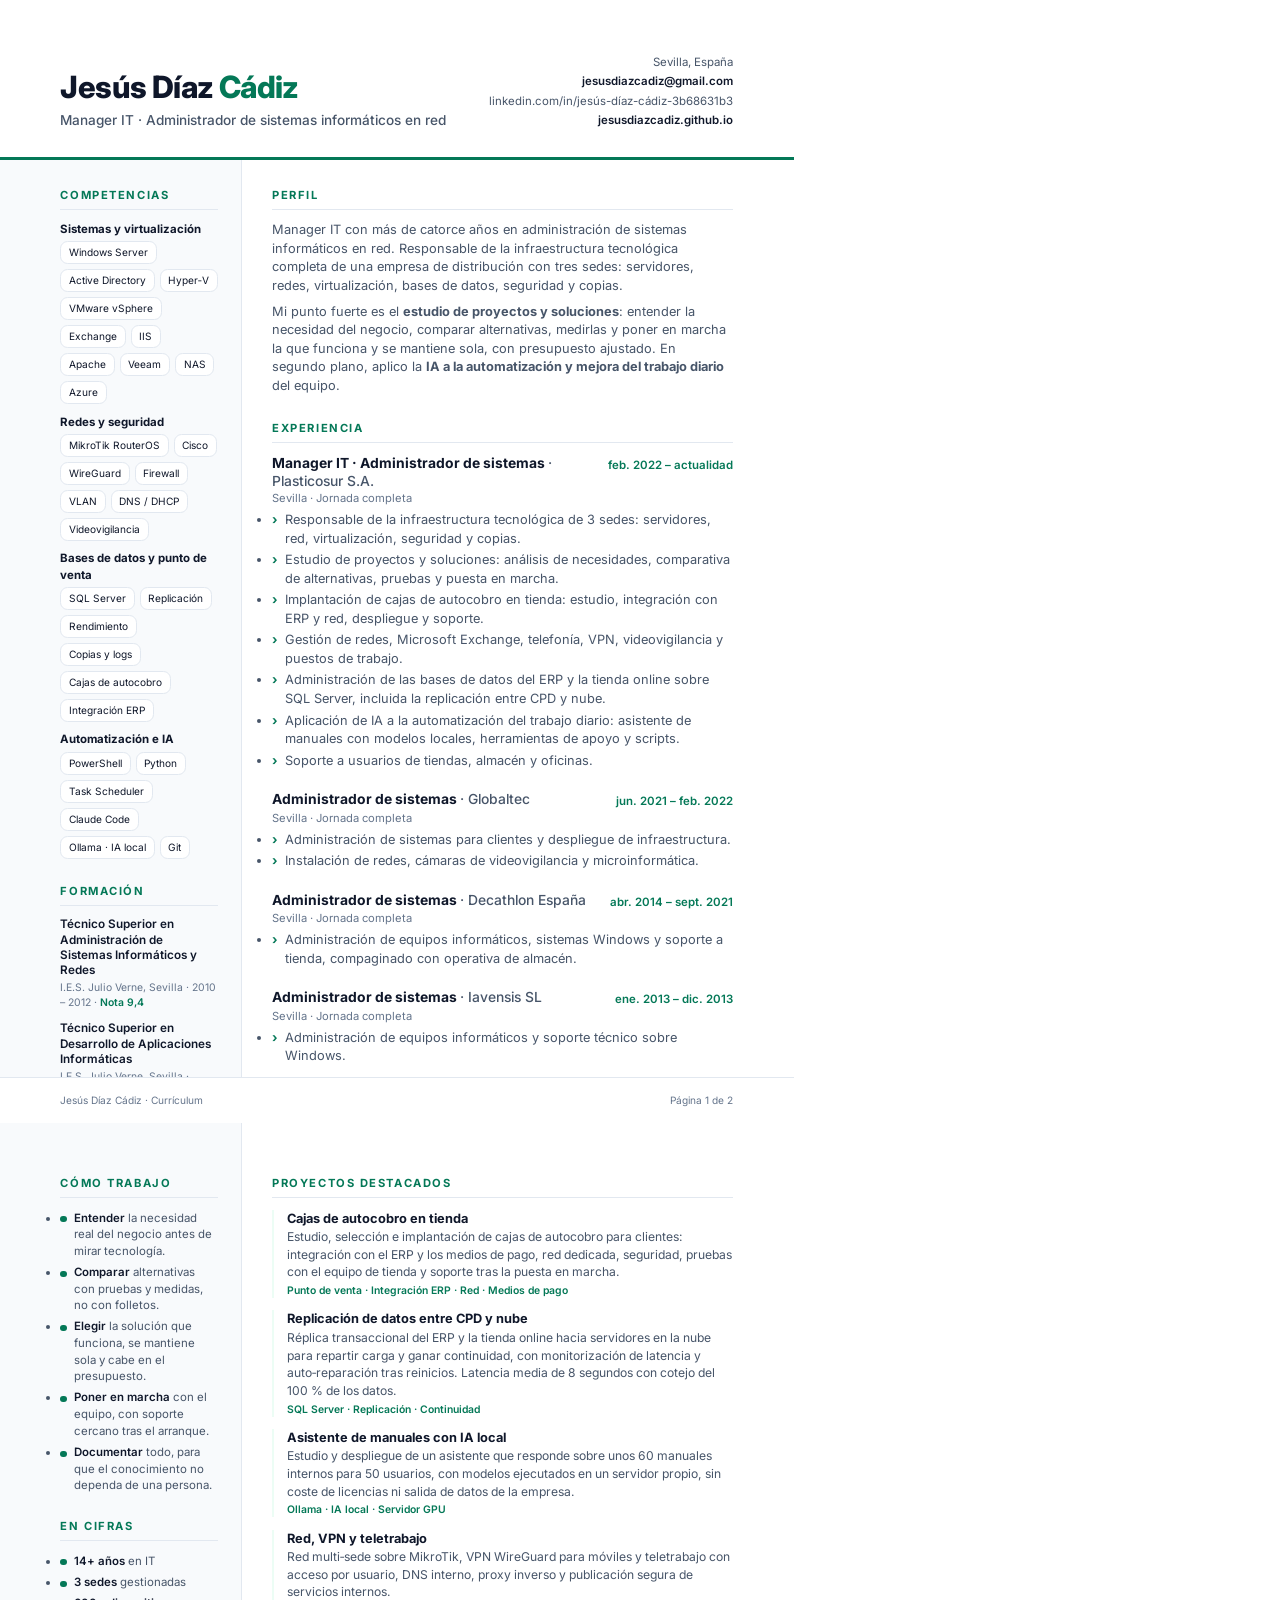
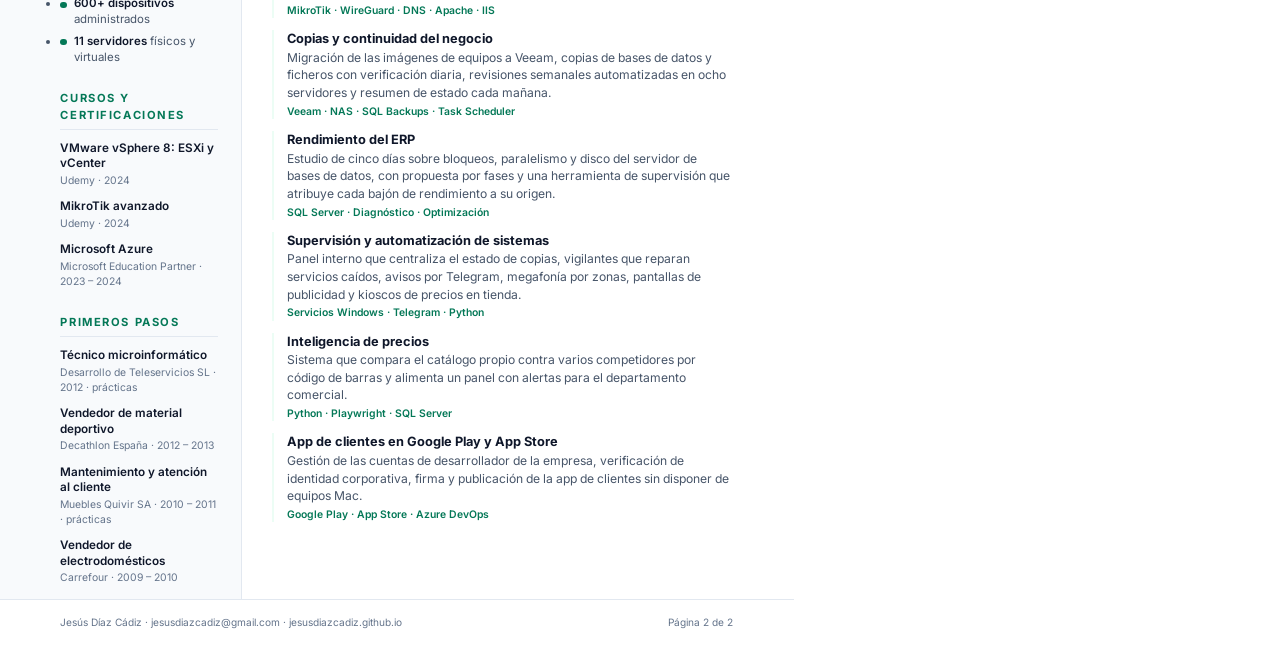
==== cv/cv.html @ b00e15f1 "CV en PDF profesional (cv/cv.html → Jesus_Diaz_Cadiz_CV.pdf); el botón Descargar CV enlaza al PDF" ====
<!DOCTYPE html>
<html lang="es">
<head>
<meta charset="UTF-8">
<title>Jesús Díaz Cádiz · CV</title>
<link href="https://fonts.googleapis.com/css2?family=Inter:wght@400;500;600;700;800&display=swap" rel="stylesheet">
<style>
  @page { size: A4; margin: 0; }
  :root {
    --tinta: #0f172a; --gris: #475569; --gris-2: #64748b; --linea: #e2e8f0;
    --acento: #047857; --acento-suave: #ecfdf5; --lateral: #f8fafc;
  }
  * { box-sizing: border-box; margin: 0; padding: 0; }
  html, body { background: #fff; }
  body {
    font-family: 'Inter', 'Segoe UI', system-ui, sans-serif; color: var(--tinta);
    font-size: 9.6pt; line-height: 1.45; -webkit-print-color-adjust: exact; print-color-adjust: exact;
  }
  .pagina { width: 210mm; height: 297mm; overflow: hidden; display: grid; grid-template-columns: 64mm 1fr; grid-template-rows: auto minmax(0, 1fr) auto; page-break-after: always; }
  .pagina--2 { grid-template-rows: minmax(0, 1fr) auto; }
  .lateral, .principal { min-height: 0; overflow: hidden; }
  .pagina:last-child { page-break-after: auto; }

  /* ---- cabecera ---- */
  .cabecera { grid-column: 1 / -1; padding: 14mm 16mm 7mm; border-bottom: 3px solid var(--acento); display: flex; justify-content: space-between; align-items: flex-end; gap: 10mm; }
  .cabecera h1 { font-size: 23pt; font-weight: 800; letter-spacing: -.02em; line-height: 1.05; }
  .cabecera h1 span { color: var(--acento); }
  .cabecera .rol { font-size: 10.2pt; color: var(--gris); font-weight: 500; margin-top: 2mm; white-space: nowrap; }
  .contacto { text-align: right; flex: none; font-size: 8.6pt; color: var(--gris); line-height: 1.7; }
  .contacto b { color: var(--tinta); font-weight: 600; }

  /* ---- columnas ---- */
  .lateral { background: var(--lateral); padding: 7mm 6mm 10mm 16mm; border-right: 1px solid var(--linea); }
  .principal { padding: 7mm 16mm 10mm 8mm; }
  .pagina--2 .lateral, .pagina--2 .principal { padding-top: 14mm; }

  h2 {
    font-size: 8.4pt; text-transform: uppercase; letter-spacing: .14em; color: var(--acento);
    font-weight: 700; margin: 0 0 3mm; padding-bottom: 1.5mm; border-bottom: 1px solid var(--linea);
  }
  section { margin-bottom: 6.5mm; }
  section:last-child { margin-bottom: 0; }
  p { color: var(--gris); }

  /* lateral */
  .lateral h3 { font-size: 8.6pt; font-weight: 700; margin: 2.5mm 0 1mm; color: var(--tinta); }
  .lateral h3:first-of-type { margin-top: 0; }
  .etiquetas { display: flex; flex-wrap: wrap; gap: 1.4mm; }
  .etiquetas span { font-size: 7.6pt; padding: .8mm 2mm; border: 1px solid var(--linea); border-radius: 2mm; background: #fff; color: var(--tinta); }
  .titulo { margin-bottom: 3mm; }
  .titulo b { display: block; font-size: 8.8pt; font-weight: 600; line-height: 1.3; }
  .titulo small { display: block; color: var(--gris-2); font-size: 7.8pt; margin-top: .4mm; }
  .titulo em { color: var(--acento); font-style: normal; font-weight: 600; }
  .claves li { font-size: 8.6pt; color: var(--gris); padding-left: 3.5mm; position: relative; margin-bottom: 1.2mm; }
  .claves li::before { content: ''; position: absolute; left: 0; top: 1.8mm; width: 1.6mm; height: 1.6mm; background: var(--acento); border-radius: 50%; }
  .claves b { color: var(--tinta); font-weight: 600; }

  /* principal */
  .perfil p { font-size: 9.6pt; }
  .perfil p + p { margin-top: 2mm; }
  .puesto { display: grid; grid-template-columns: 1fr auto; gap: 0 5mm; margin-bottom: 4.5mm; break-inside: avoid; }
  .puesto h3 { font-size: 10.4pt; font-weight: 700; line-height: 1.3; }
  .puesto h3 span { color: var(--gris); font-weight: 500; }
  .puesto .fecha { color: var(--acento); font-weight: 600; font-size: 8.6pt; white-space: nowrap; padding-top: .8mm; }
  .puesto .lugar { grid-column: 1 / -1; color: var(--gris-2); font-size: 8.4pt; margin-bottom: 1.2mm; }
  .puesto ul { grid-column: 1 / -1; }
  .puesto li { color: var(--gris); padding-left: 3.5mm; position: relative; margin-bottom: .8mm; }
  .puesto li::before { content: '›'; position: absolute; left: 0; color: var(--acento); font-weight: 700; }
  .compacto { columns: 2; column-gap: 6mm; }
  .compacto .puesto { margin-bottom: 2.5mm; }
  .compacto .puesto h3 { font-size: 9pt; }

  .proyecto { break-inside: avoid; margin-bottom: 3.2mm; padding-left: 3.5mm; border-left: 2px solid var(--acento-suave); }
  .proyecto b { display: block; font-size: 9.6pt; font-weight: 700; }
  .proyecto p { font-size: 9.1pt; }
  .proyecto small { display: block; color: var(--acento); font-size: 7.8pt; font-weight: 600; margin-top: .6mm; }

  .pie { grid-column: 1 / -1; padding: 4mm 16mm; border-top: 1px solid var(--linea); font-size: 7.6pt; color: var(--gris-2); display: flex; justify-content: space-between; margin-top: auto; }
</style>
</head>
<body>

<!-- ================= PÁGINA 1 ================= -->
<div class="pagina">
  <header class="cabecera">
    <div>
      <h1>Jesús Díaz <span>Cádiz</span></h1>
      <div class="rol">Manager IT · Administrador de sistemas informáticos en red</div>
    </div>
    <div class="contacto">
      <div>Sevilla, España</div>
      <div><b>jesusdiazcadiz@gmail.com</b></div>
      <div>linkedin.com/in/jesús-díaz-cádiz-3b68631b3</div>
      <div><b>jesusdiazcadiz.github.io</b></div>
    </div>
  </header>

  <aside class="lateral">
    <section>
      <h2>Competencias</h2>
      <h3>Sistemas y virtualización</h3>
      <div class="etiquetas"><span>Windows Server</span><span>Active Directory</span><span>Hyper‑V</span><span>VMware vSphere</span><span>Exchange</span><span>IIS</span><span>Apache</span><span>Veeam</span><span>NAS</span><span>Azure</span></div>
      <h3>Redes y seguridad</h3>
      <div class="etiquetas"><span>MikroTik RouterOS</span><span>Cisco</span><span>WireGuard</span><span>Firewall</span><span>VLAN</span><span>DNS / DHCP</span><span>Videovigilancia</span></div>
      <h3>Bases de datos y punto de venta</h3>
      <div class="etiquetas"><span>SQL Server</span><span>Replicación</span><span>Rendimiento</span><span>Copias y logs</span><span>Cajas de autocobro</span><span>Integración ERP</span></div>
      <h3>Automatización e IA</h3>
      <div class="etiquetas"><span>PowerShell</span><span>Python</span><span>Task Scheduler</span><span>Claude Code</span><span>Ollama · IA local</span><span>Git</span></div>
    </section>

    <section>
      <h2>Formación</h2>
      <div class="titulo"><b>Técnico Superior en Administración de Sistemas Informáticos y Redes</b><small>I.E.S. Julio Verne, Sevilla · 2010 – 2012 · <em>Nota 9,4</em></small></div>
      <div class="titulo"><b>Técnico Superior en Desarrollo de Aplicaciones Informáticas</b><small>I.E.S. Julio Verne, Sevilla · 2007 – 2010 · <em>Nota 8,7</em></small></div>
      <div class="titulo"><b>Cisco CCNA</b><small>I.E.S. Julio Verne · 2011 – 2012</small></div>
    </section>


  </aside>

  <main class="principal">
    <section class="perfil">
      <h2>Perfil</h2>
      <p>Manager IT con más de catorce años en administración de sistemas informáticos en red. Responsable de la infraestructura tecnológica completa de una empresa de distribución con tres sedes: servidores, redes, virtualización, bases de datos, seguridad y copias.</p>
      <p>Mi punto fuerte es el <b>estudio de proyectos y soluciones</b>: entender la necesidad del negocio, comparar alternativas, medirlas y poner en marcha la que funciona y se mantiene sola, con presupuesto ajustado. En segundo plano, aplico la <b>IA a la automatización y mejora del trabajo diario</b> del equipo.</p>
    </section>

    <section>
      <h2>Experiencia</h2>

      <div class="puesto">
        <h3>Manager IT · Administrador de sistemas <span>· Plasticosur S.A.</span></h3>
        <div class="fecha">feb. 2022 – actualidad</div>
        <div class="lugar">Sevilla · Jornada completa</div>
        <ul>
          <li>Responsable de la infraestructura tecnológica de 3 sedes: servidores, red, virtualización, seguridad y copias.</li>
          <li>Estudio de proyectos y soluciones: análisis de necesidades, comparativa de alternativas, pruebas y puesta en marcha.</li>
          <li>Implantación de cajas de autocobro en tienda: estudio, integración con ERP y red, despliegue y soporte.</li>
          <li>Gestión de redes, Microsoft Exchange, telefonía, VPN, videovigilancia y puestos de trabajo.</li>
          <li>Administración de las bases de datos del ERP y la tienda online sobre SQL Server, incluida la replicación entre CPD y nube.</li>
          <li>Aplicación de IA a la automatización del trabajo diario: asistente de manuales con modelos locales, herramientas de apoyo y scripts.</li>
          <li>Soporte a usuarios de tiendas, almacén y oficinas.</li>
        </ul>
      </div>

      <div class="puesto">
        <h3>Administrador de sistemas <span>· Globaltec</span></h3>
        <div class="fecha">jun. 2021 – feb. 2022</div>
        <div class="lugar">Sevilla · Jornada completa</div>
        <ul>
          <li>Administración de sistemas para clientes y despliegue de infraestructura.</li>
          <li>Instalación de redes, cámaras de videovigilancia y microinformática.</li>
        </ul>
      </div>

      <div class="puesto">
        <h3>Administrador de sistemas <span>· Decathlon España</span></h3>
        <div class="fecha">abr. 2014 – sept. 2021</div>
        <div class="lugar">Sevilla · Jornada completa</div>
        <ul>
          <li>Administración de equipos informáticos, sistemas Windows y soporte a tienda, compaginado con operativa de almacén.</li>
        </ul>
      </div>

      <div class="puesto">
        <h3>Administrador de sistemas <span>· Iavensis SL</span></h3>
        <div class="fecha">ene. 2013 – dic. 2013</div>
        <div class="lugar">Sevilla · Jornada completa</div>
        <ul>
          <li>Administración de equipos informáticos y soporte técnico sobre Windows.</li>
        </ul>
      </div>
    </section>
  </main>

  <footer class="pie"><span>Jesús Díaz Cádiz · Currículum</span><span>Página 1 de 2</span></footer>
</div>

<!-- ================= PÁGINA 2 ================= -->
<div class="pagina pagina--2">
  <aside class="lateral">
    <section>
      <h2>Cómo trabajo</h2>
      <ul class="claves">
        <li><b>Entender</b> la necesidad real del negocio antes de mirar tecnología.</li>
        <li><b>Comparar</b> alternativas con pruebas y medidas, no con folletos.</li>
        <li><b>Elegir</b> la solución que funciona, se mantiene sola y cabe en el presupuesto.</li>
        <li><b>Poner en marcha</b> con el equipo, con soporte cercano tras el arranque.</li>
        <li><b>Documentar</b> todo, para que el conocimiento no dependa de una persona.</li>
      </ul>
    </section>
    <section>
      <h2>En cifras</h2>
      <ul class="claves">
        <li><b>14+ años</b> en IT</li>
        <li><b>3 sedes</b> gestionadas</li>
        <li><b>600+ dispositivos</b> administrados</li>
        <li><b>11 servidores</b> físicos y virtuales</li>
      </ul>
    </section>
    <section>
      <h2>Cursos y certificaciones</h2>
      <div class="titulo"><b>VMware vSphere 8: ESXi y vCenter</b><small>Udemy · 2024</small></div>
      <div class="titulo"><b>MikroTik avanzado</b><small>Udemy · 2024</small></div>
      <div class="titulo"><b>Microsoft Azure</b><small>Microsoft Education Partner · 2023 – 2024</small></div>
    </section>
    <section>
      <h2>Primeros pasos</h2>
      <div class="titulo"><b>Técnico microinformático</b><small>Desarrollo de Teleservicios SL · 2012 · prácticas</small></div>
      <div class="titulo"><b>Vendedor de material deportivo</b><small>Decathlon España · 2012 – 2013</small></div>
      <div class="titulo"><b>Mantenimiento y atención al cliente</b><small>Muebles Quivir SA · 2010 – 2011 · prácticas</small></div>
      <div class="titulo"><b>Vendedor de electrodomésticos</b><small>Carrefour · 2009 – 2010</small></div>
    </section>
  </aside>

  <main class="principal">
    <section>
      <h2>Proyectos destacados</h2>

      <div class="proyecto">
        <b>Cajas de autocobro en tienda</b>
        <p>Estudio, selección e implantación de cajas de autocobro para clientes: integración con el ERP y los medios de pago, red dedicada, seguridad, pruebas con el equipo de tienda y soporte tras la puesta en marcha.</p>
        <small>Punto de venta · Integración ERP · Red · Medios de pago</small>
      </div>

      <div class="proyecto">
        <b>Replicación de datos entre CPD y nube</b>
        <p>Réplica transaccional del ERP y la tienda online hacia servidores en la nube para repartir carga y ganar continuidad, con monitorización de latencia y auto‑reparación tras reinicios. Latencia media de 8 segundos con cotejo del 100 % de los datos.</p>
        <small>SQL Server · Replicación · Continuidad</small>
      </div>

      <div class="proyecto">
        <b>Asistente de manuales con IA local</b>
        <p>Estudio y despliegue de un asistente que responde sobre unos 60 manuales internos para 50 usuarios, con modelos ejecutados en un servidor propio, sin coste de licencias ni salida de datos de la empresa.</p>
        <small>Ollama · IA local · Servidor GPU</small>
      </div>

      <div class="proyecto">
        <b>Red, VPN y teletrabajo</b>
        <p>Red multi‑sede sobre MikroTik, VPN WireGuard para móviles y teletrabajo con acceso por usuario, DNS interno, proxy inverso y publicación segura de servicios internos.</p>
        <small>MikroTik · WireGuard · DNS · Apache · IIS</small>
      </div>

      <div class="proyecto">
        <b>Copias y continuidad del negocio</b>
        <p>Migración de las imágenes de equipos a Veeam, copias de bases de datos y ficheros con verificación diaria, revisiones semanales automatizadas en ocho servidores y resumen de estado cada mañana.</p>
        <small>Veeam · NAS · SQL Backups · Task Scheduler</small>
      </div>

      <div class="proyecto">
        <b>Rendimiento del ERP</b>
        <p>Estudio de cinco días sobre bloqueos, paralelismo y disco del servidor de bases de datos, con propuesta por fases y una herramienta de supervisión que atribuye cada bajón de rendimiento a su origen.</p>
        <small>SQL Server · Diagnóstico · Optimización</small>
      </div>

      <div class="proyecto">
        <b>Supervisión y automatización de sistemas</b>
        <p>Panel interno que centraliza el estado de copias, vigilantes que reparan servicios caídos, avisos por Telegram, megafonía por zonas, pantallas de publicidad y kioscos de precios en tienda.</p>
        <small>Servicios Windows · Telegram · Python</small>
      </div>

      <div class="proyecto">
        <b>Inteligencia de precios</b>
        <p>Sistema que compara el catálogo propio contra varios competidores por código de barras y alimenta un panel con alertas para el departamento comercial.</p>
        <small>Python · Playwright · SQL Server</small>
      </div>

      <div class="proyecto">
        <b>App de clientes en Google Play y App Store</b>
        <p>Gestión de las cuentas de desarrollador de la empresa, verificación de identidad corporativa, firma y publicación de la app de clientes sin disponer de equipos Mac.</p>
        <small>Google Play · App Store · Azure DevOps</small>
      </div>
    </section>
  </main>

  <footer class="pie"><span>Jesús Díaz Cádiz · jesusdiazcadiz@gmail.com · jesusdiazcadiz.github.io</span><span>Página 2 de 2</span></footer>
</div>

</body>
</html>
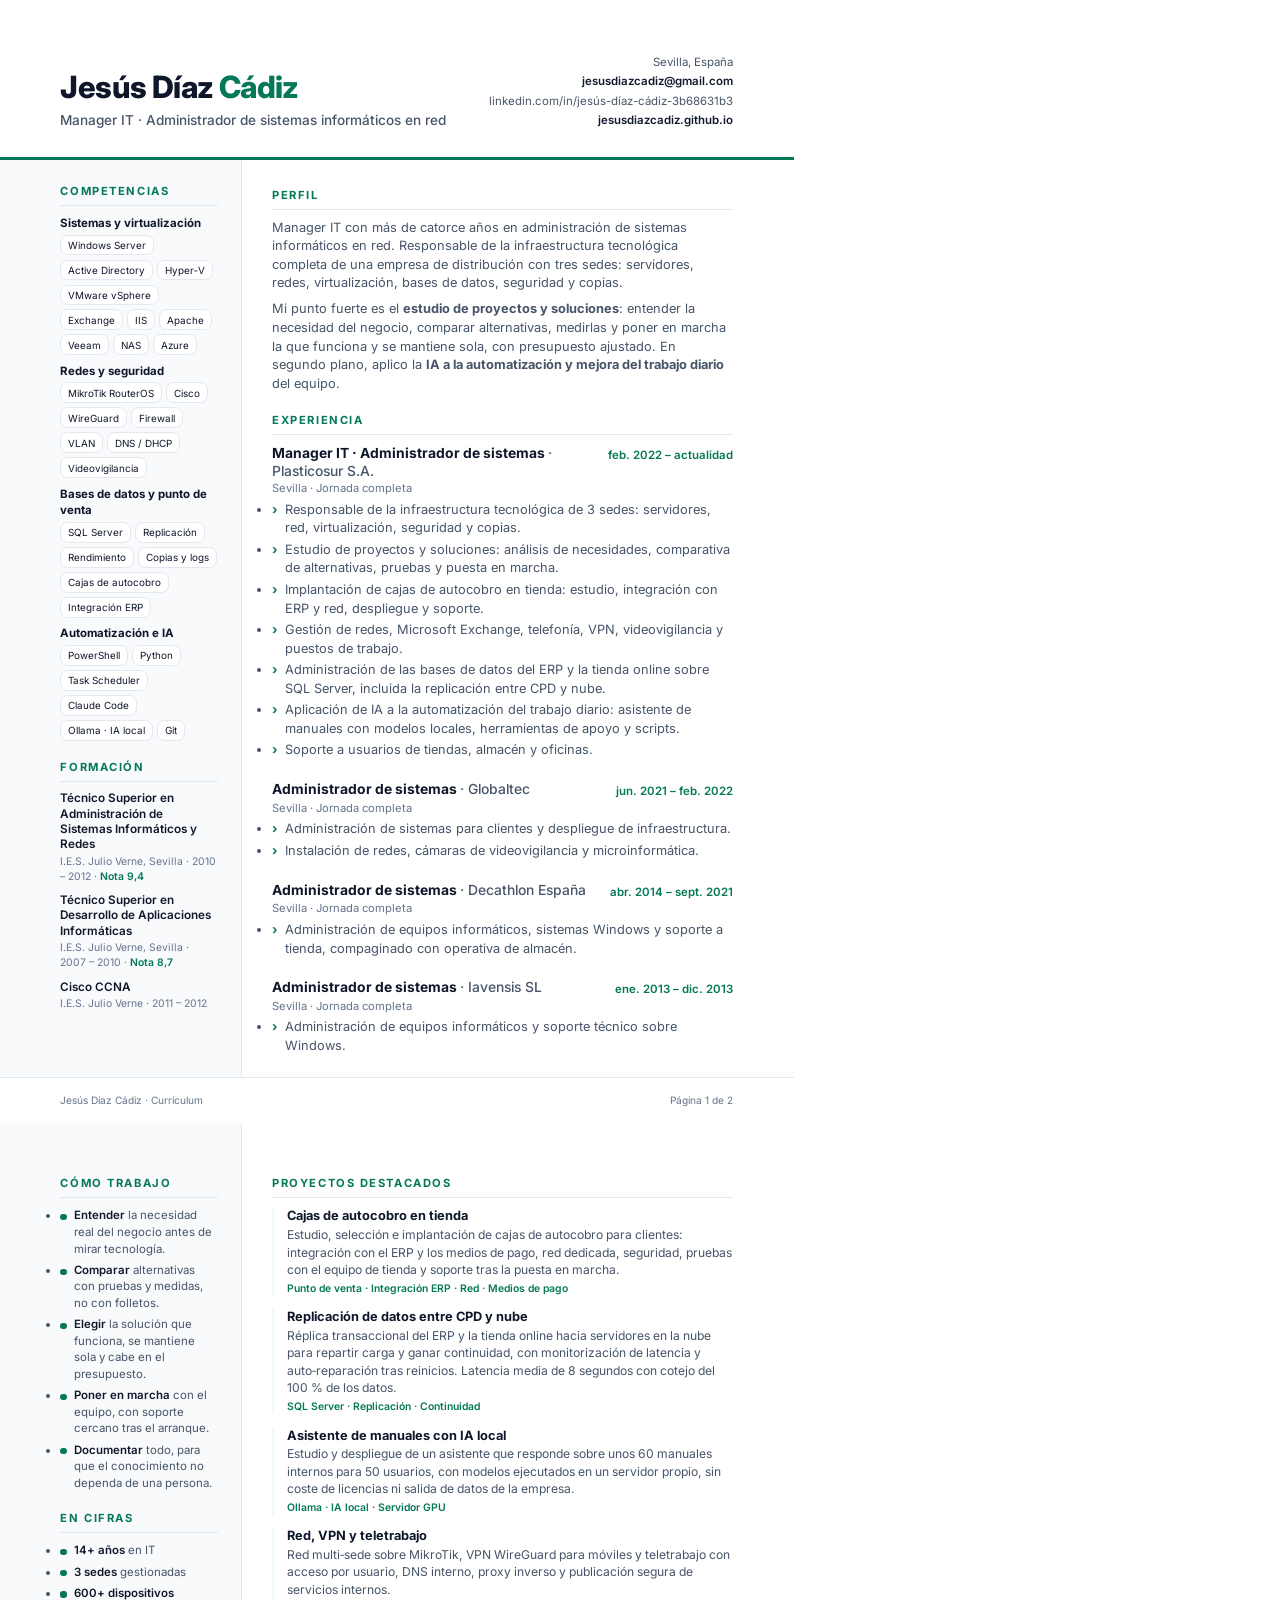
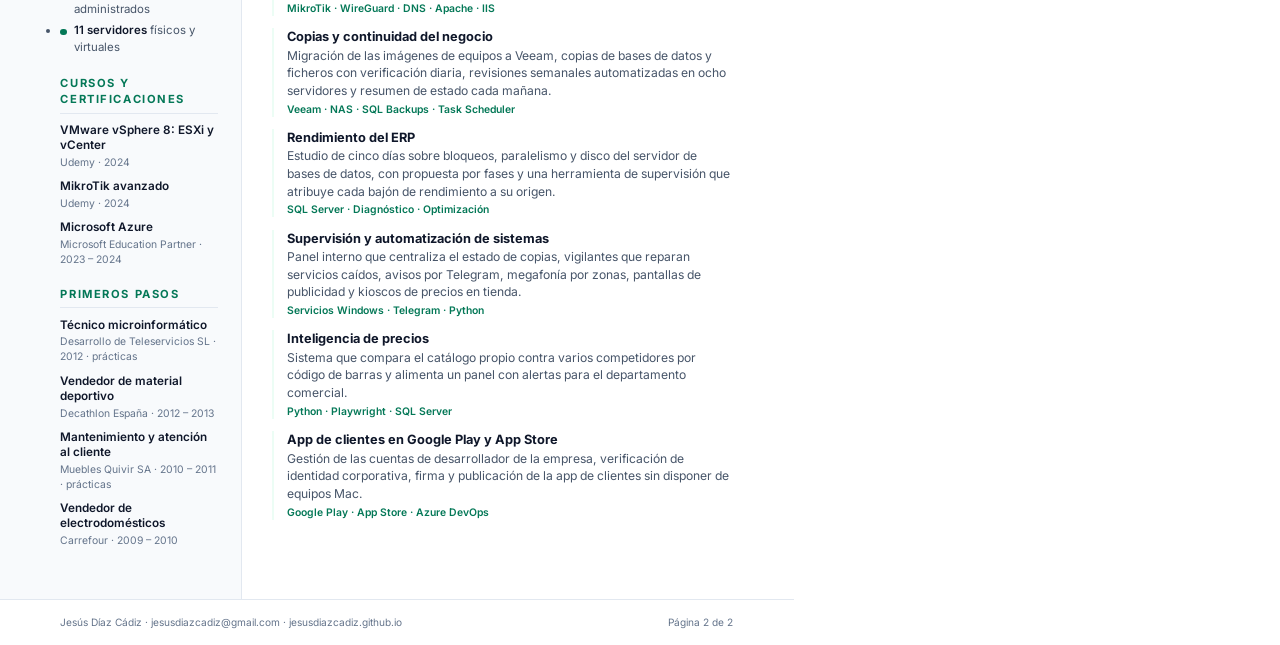
==== commit b8af5c69: "CV PDF: ajuste de espaciados en la barra lateral" ====
--- a/cv/cv.html
+++ b/cv/cv.html
@@ -30,24 +30,24 @@
   .contacto b { color: var(--tinta); font-weight: 600; }
 
   /* ---- columnas ---- */
-  .lateral { background: var(--lateral); padding: 7mm 6mm 10mm 16mm; border-right: 1px solid var(--linea); }
+  .lateral { background: var(--lateral); padding: 6mm 6mm 6mm 16mm; border-right: 1px solid var(--linea); }
   .principal { padding: 7mm 16mm 10mm 8mm; }
   .pagina--2 .lateral, .pagina--2 .principal { padding-top: 14mm; }
 
   h2 {
     font-size: 8.4pt; text-transform: uppercase; letter-spacing: .14em; color: var(--acento);
-    font-weight: 700; margin: 0 0 3mm; padding-bottom: 1.5mm; border-bottom: 1px solid var(--linea);
+    font-weight: 700; margin: 0 0 2.4mm; padding-bottom: 1.5mm; border-bottom: 1px solid var(--linea);
   }
-  section { margin-bottom: 6.5mm; }
+  section { margin-bottom: 5mm; }
   section:last-child { margin-bottom: 0; }
   p { color: var(--gris); }
 
   /* lateral */
-  .lateral h3 { font-size: 8.6pt; font-weight: 700; margin: 2.5mm 0 1mm; color: var(--tinta); }
+  .lateral h3 { font-size: 8.6pt; font-weight: 700; margin: 2mm 0 .8mm; color: var(--tinta); }
   .lateral h3:first-of-type { margin-top: 0; }
-  .etiquetas { display: flex; flex-wrap: wrap; gap: 1.4mm; }
-  .etiquetas span { font-size: 7.6pt; padding: .8mm 2mm; border: 1px solid var(--linea); border-radius: 2mm; background: #fff; color: var(--tinta); }
-  .titulo { margin-bottom: 3mm; }
+  .etiquetas { display: flex; flex-wrap: wrap; gap: 1.1mm; }
+  .etiquetas span { font-size: 7.4pt; padding: .6mm 1.8mm; border: 1px solid var(--linea); border-radius: 2mm; background: #fff; color: var(--tinta); }
+  .titulo { margin-bottom: 2.4mm; }
   .titulo b { display: block; font-size: 8.8pt; font-weight: 600; line-height: 1.3; }
   .titulo small { display: block; color: var(--gris-2); font-size: 7.8pt; margin-top: .4mm; }
   .titulo em { color: var(--acento); font-style: normal; font-weight: 600; }
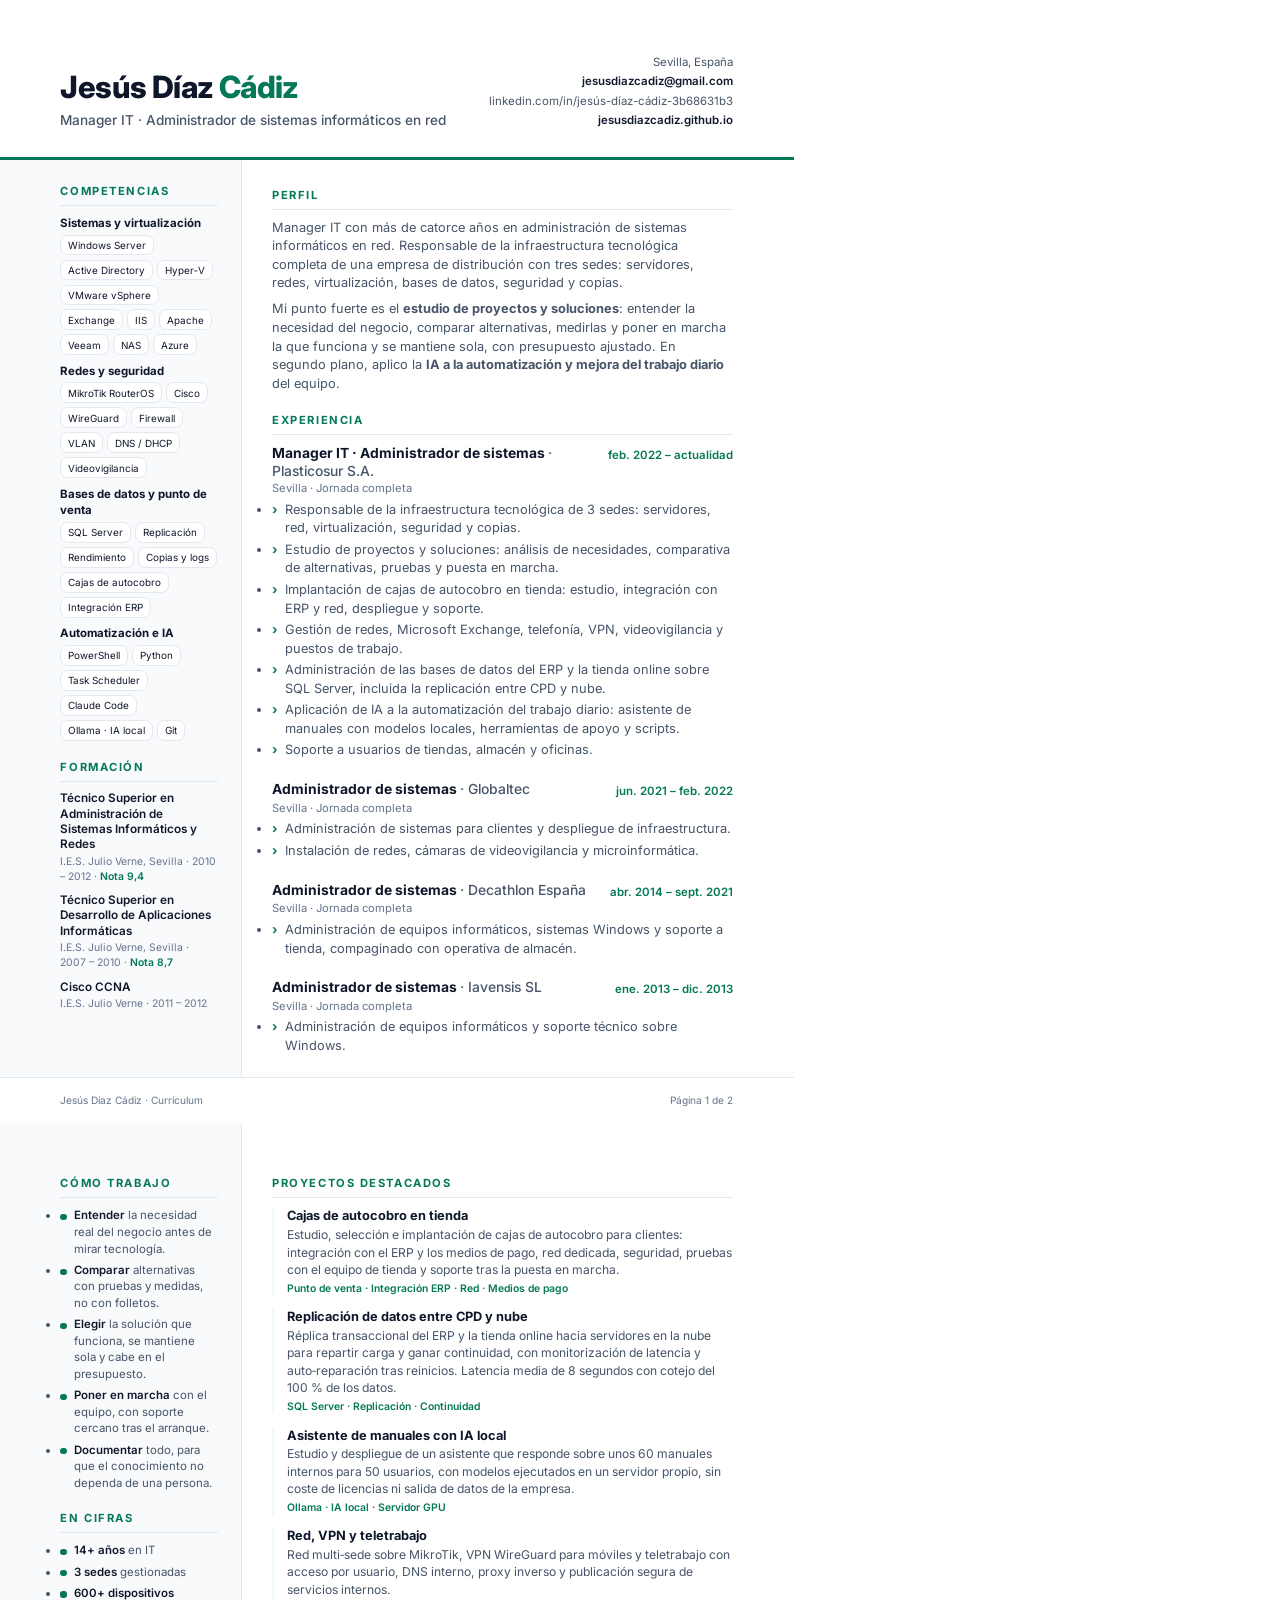
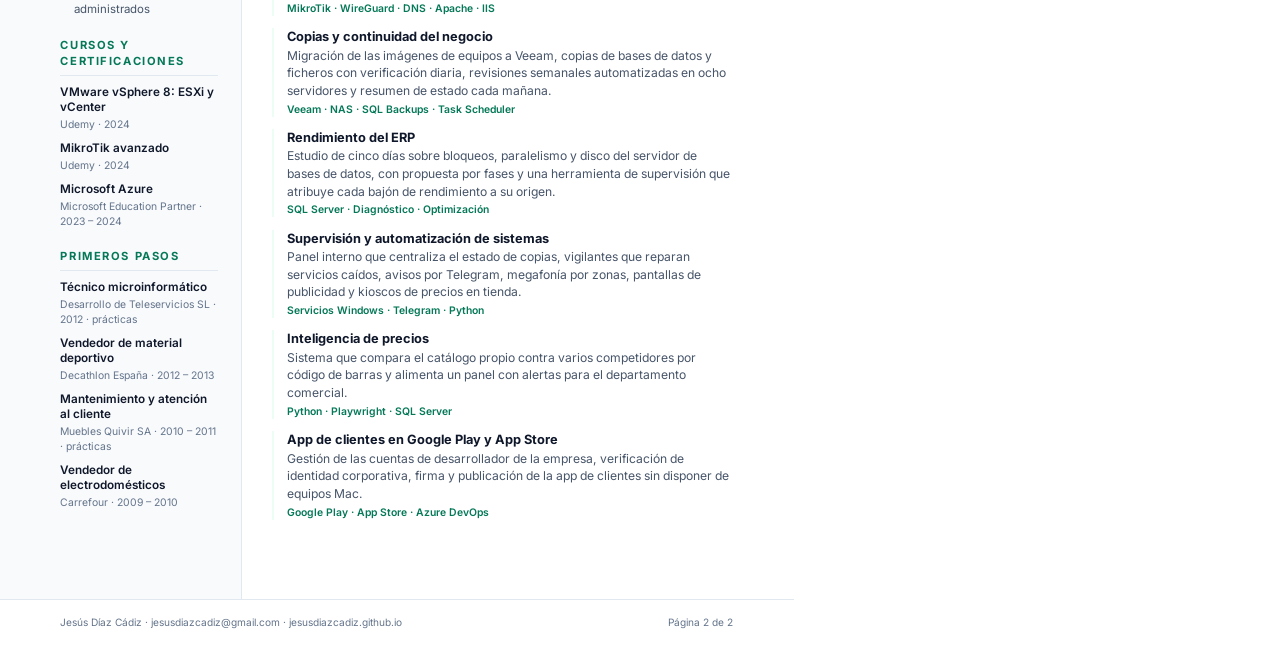
==== commit e2764681: "CV PDF: quitar la línea de servidores" ====
--- a/cv/cv.html
+++ b/cv/cv.html
@@ -195,7 +195,6 @@
         <li><b>14+ años</b> en IT</li>
         <li><b>3 sedes</b> gestionadas</li>
         <li><b>600+ dispositivos</b> administrados</li>
-        <li><b>11 servidores</b> físicos y virtuales</li>
       </ul>
     </section>
     <section>
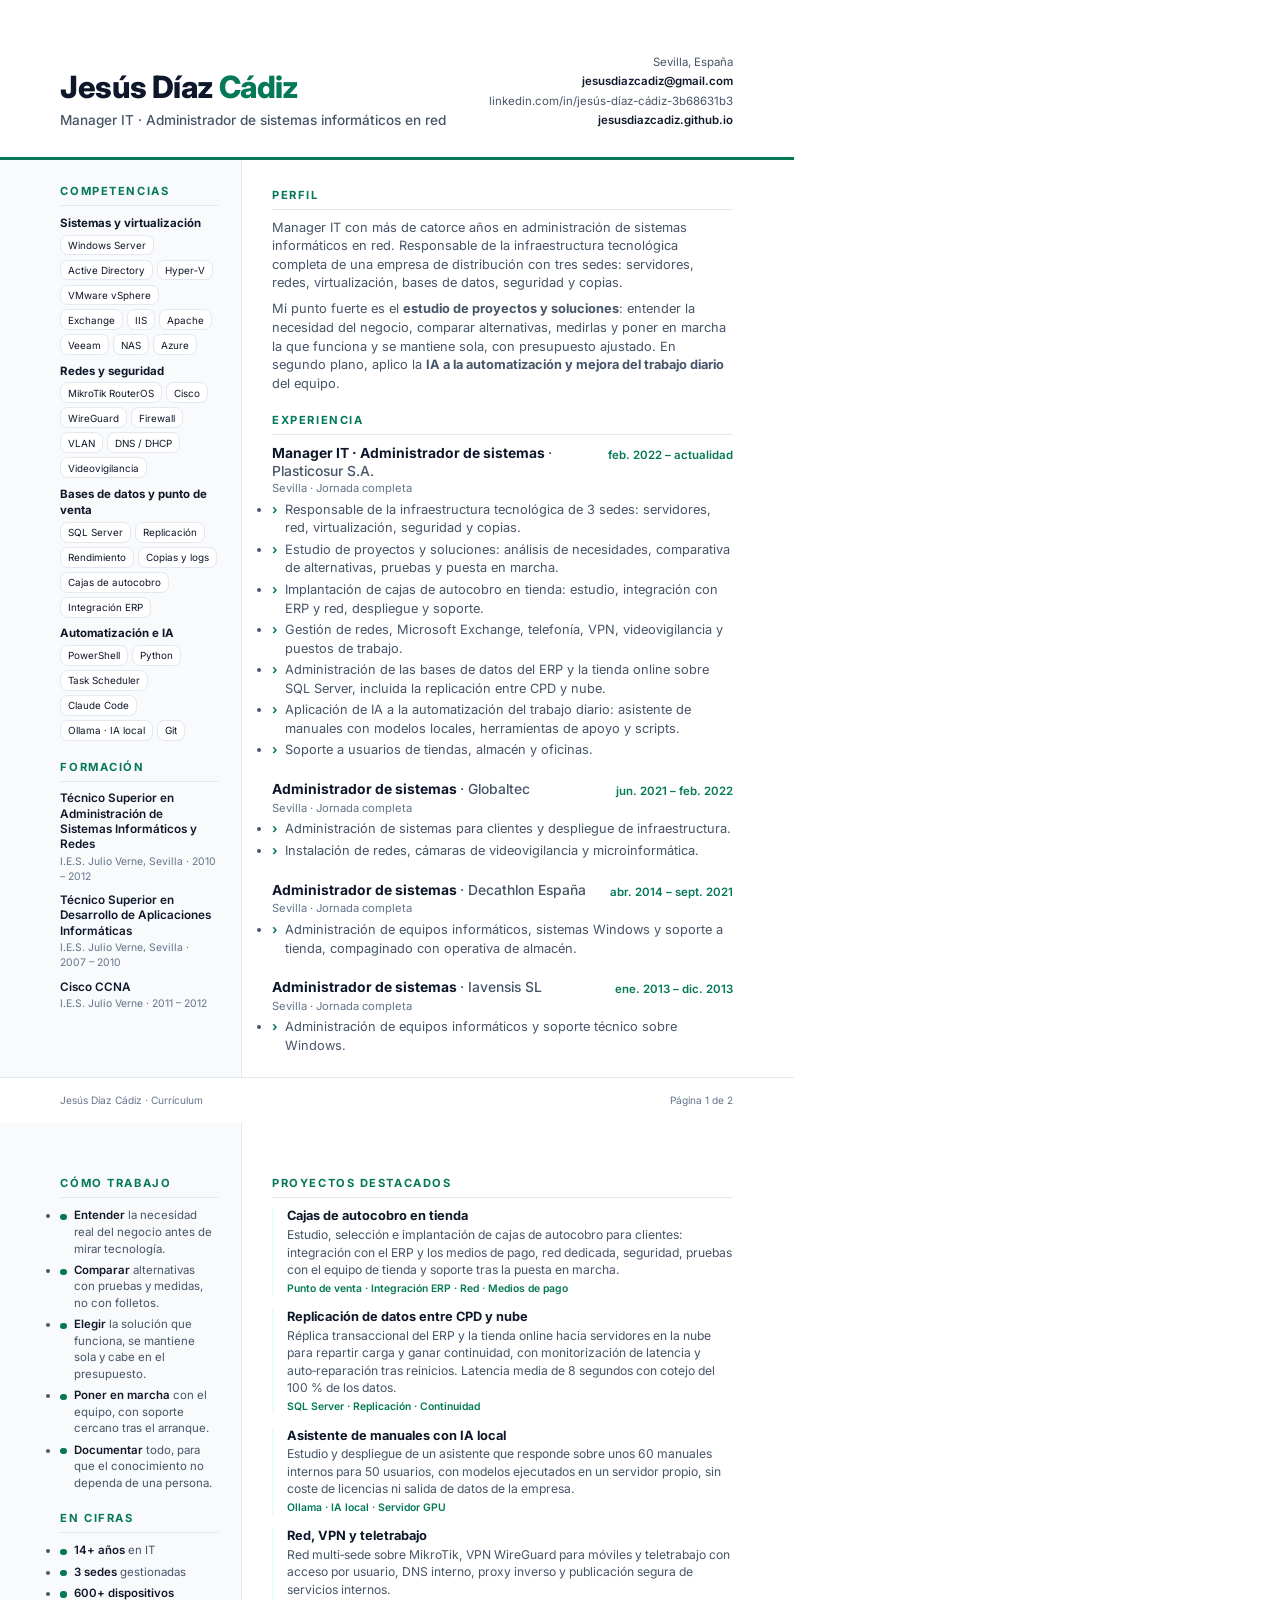
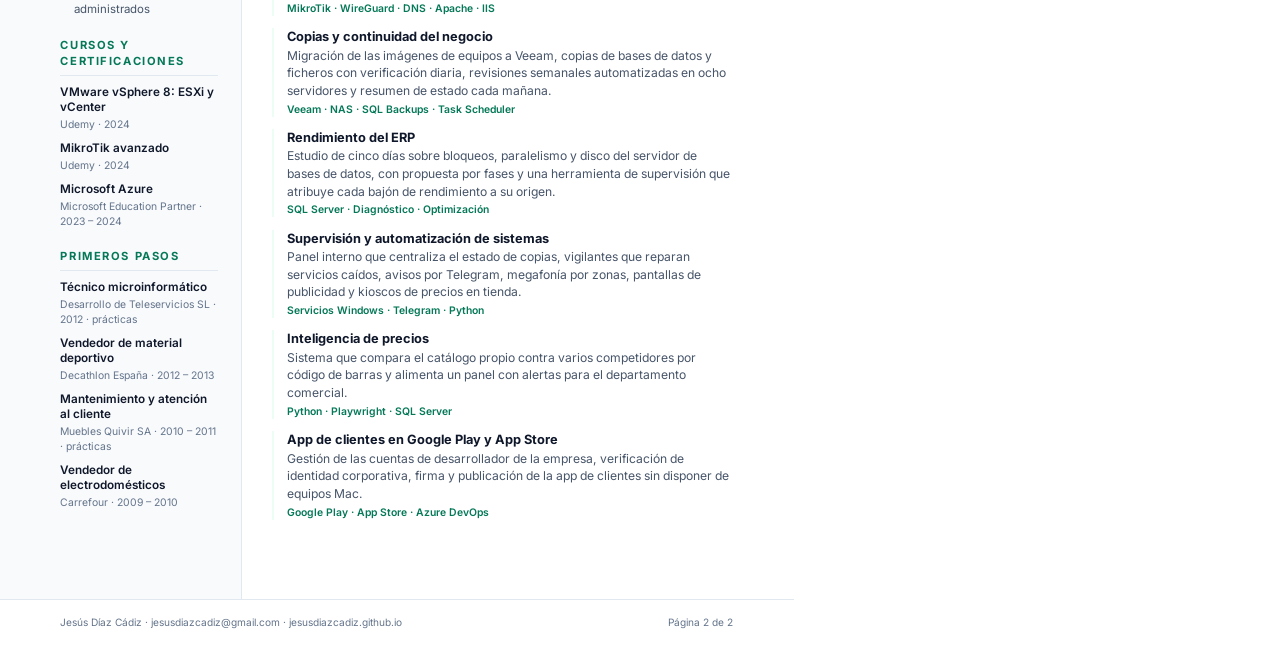
==== commit 8967aa97: "Quitar las notas de los estudios en web y PDF" ====
--- a/cv/cv.html
+++ b/cv/cv.html
@@ -110,8 +110,8 @@
 
     <section>
       <h2>Formación</h2>
-      <div class="titulo"><b>Técnico Superior en Administración de Sistemas Informáticos y Redes</b><small>I.E.S. Julio Verne, Sevilla · 2010 – 2012 · <em>Nota 9,4</em></small></div>
-      <div class="titulo"><b>Técnico Superior en Desarrollo de Aplicaciones Informáticas</b><small>I.E.S. Julio Verne, Sevilla · 2007 – 2010 · <em>Nota 8,7</em></small></div>
+      <div class="titulo"><b>Técnico Superior en Administración de Sistemas Informáticos y Redes</b><small>I.E.S. Julio Verne, Sevilla · 2010 – 2012</small></div>
+      <div class="titulo"><b>Técnico Superior en Desarrollo de Aplicaciones Informáticas</b><small>I.E.S. Julio Verne, Sevilla · 2007 – 2010</small></div>
       <div class="titulo"><b>Cisco CCNA</b><small>I.E.S. Julio Verne · 2011 – 2012</small></div>
     </section>
 
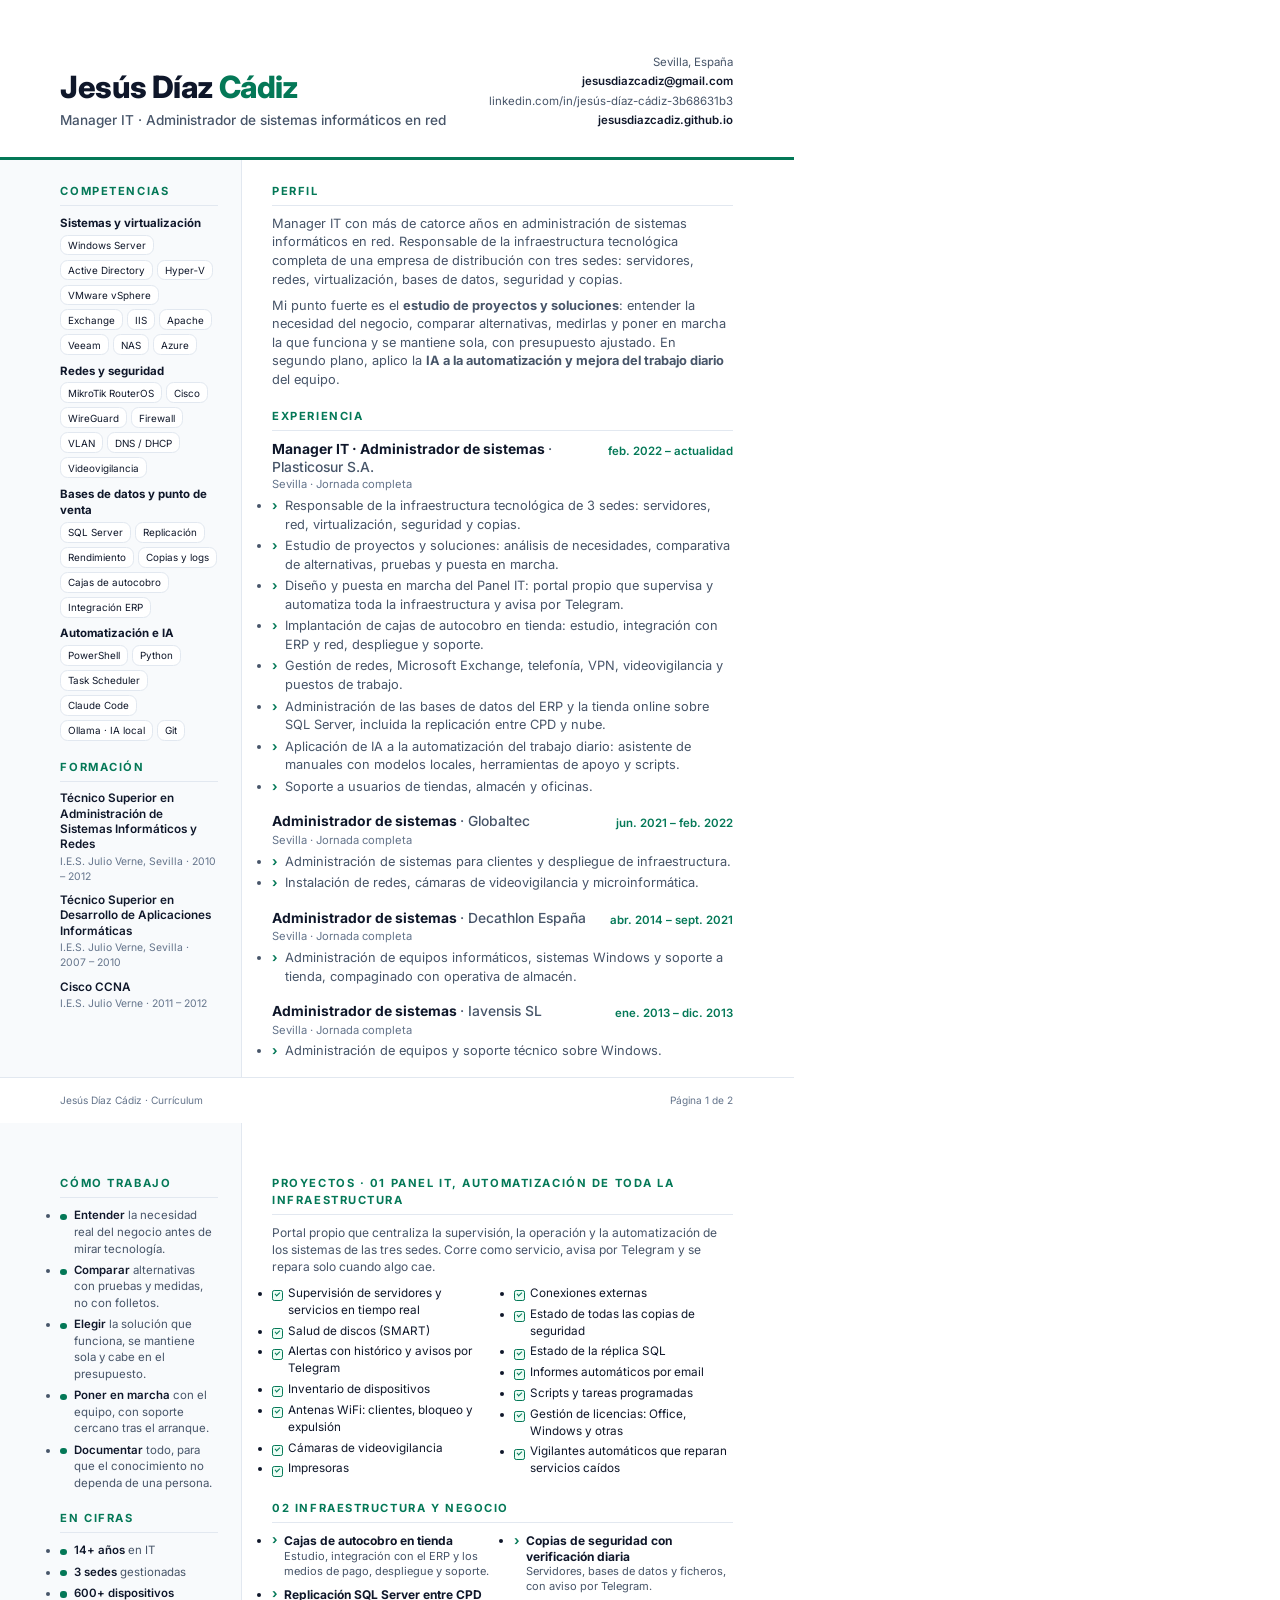
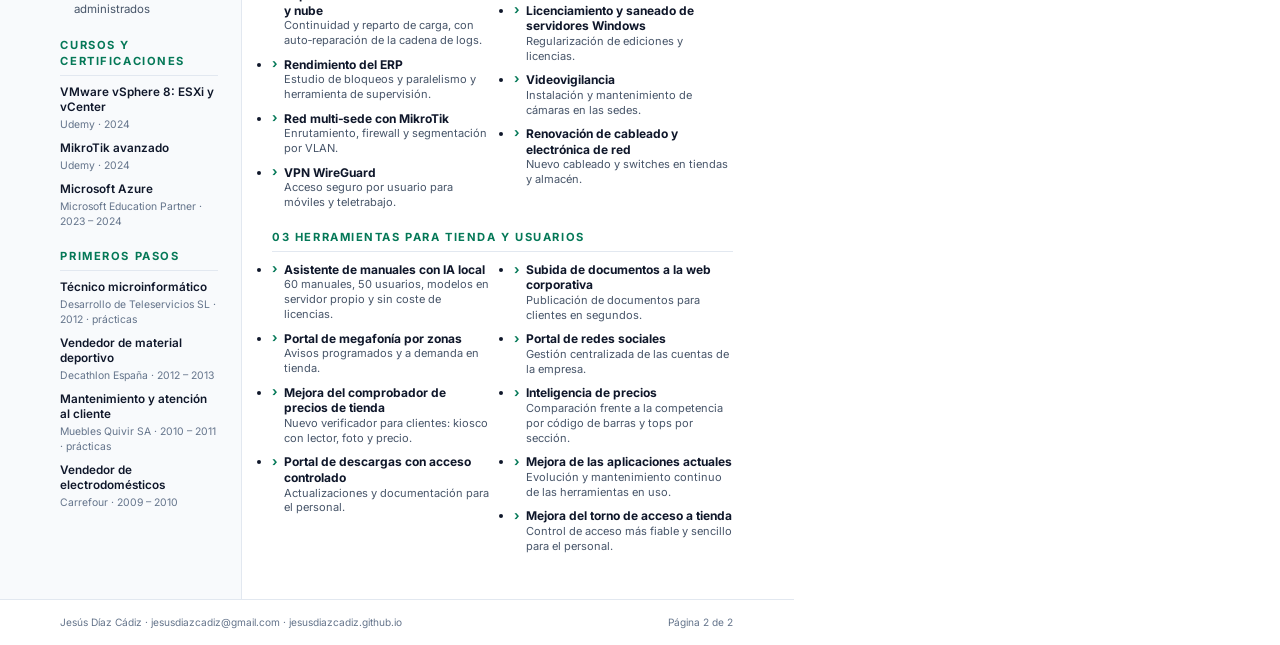
==== commit 56e188ed: "Proyectos en 3 grupos (Panel IT, infraestructura y negocio, herramientas) en web y PDF" ====
--- a/cv/cv.html
+++ b/cv/cv.html
@@ -31,7 +31,7 @@
 
   /* ---- columnas ---- */
   .lateral { background: var(--lateral); padding: 6mm 6mm 6mm 16mm; border-right: 1px solid var(--linea); }
-  .principal { padding: 7mm 16mm 10mm 8mm; }
+  .principal { padding: 6mm 16mm 6mm 8mm; }
   .pagina--2 .lateral, .pagina--2 .principal { padding-top: 14mm; }
 
   h2 {
@@ -58,7 +58,7 @@
   /* principal */
   .perfil p { font-size: 9.6pt; }
   .perfil p + p { margin-top: 2mm; }
-  .puesto { display: grid; grid-template-columns: 1fr auto; gap: 0 5mm; margin-bottom: 4.5mm; break-inside: avoid; }
+  .puesto { display: grid; grid-template-columns: 1fr auto; gap: 0 5mm; margin-bottom: 3.4mm; break-inside: avoid; }
   .puesto h3 { font-size: 10.4pt; font-weight: 700; line-height: 1.3; }
   .puesto h3 span { color: var(--gris); font-weight: 500; }
   .puesto .fecha { color: var(--acento); font-weight: 600; font-size: 8.6pt; white-space: nowrap; padding-top: .8mm; }
@@ -74,6 +74,19 @@
   .proyecto b { display: block; font-size: 9.6pt; font-weight: 700; }
   .proyecto p { font-size: 9.1pt; }
   .proyecto small { display: block; color: var(--acento); font-size: 7.8pt; font-weight: 600; margin-top: .6mm; }
+
+  /* proyectos en 3 bloques */
+  .bloque { margin-bottom: 5mm; }
+  .bloque__intro { font-size: 9pt; margin-bottom: 2.4mm; }
+  .modulos { columns: 2; column-gap: 6mm; }
+  .modulos li { font-size: 8.8pt; color: var(--tinta); padding-left: 4.2mm; position: relative; margin-bottom: 1mm; break-inside: avoid; }
+  .modulos li::before { content: ''; position: absolute; left: 0; top: 1.4mm; width: 2.4mm; height: 2.4mm; border: 1px solid var(--acento); border-radius: .6mm; background: var(--acento-suave); }
+  .modulos li::after { content: ''; position: absolute; left: .7mm; top: 1.9mm; width: 1.1mm; height: .6mm; border-left: 1.5px solid var(--acento); border-bottom: 1.5px solid var(--acento); transform: rotate(-45deg); }
+  .lista { columns: 2; column-gap: 6mm; }
+  .lista li { break-inside: avoid; margin-bottom: 2mm; padding-left: 3.2mm; position: relative; }
+  .lista li::before { content: '›'; position: absolute; left: 0; top: -.2mm; color: var(--acento); font-weight: 700; }
+  .lista b { display: block; font-size: 9pt; font-weight: 700; line-height: 1.3; }
+  .lista span { display: block; font-size: 8.3pt; color: var(--gris); line-height: 1.35; }
 
   .pie { grid-column: 1 / -1; padding: 4mm 16mm; border-top: 1px solid var(--linea); font-size: 7.6pt; color: var(--gris-2); display: flex; justify-content: space-between; margin-top: auto; }
 </style>
@@ -135,6 +148,7 @@
         <ul>
           <li>Responsable de la infraestructura tecnológica de 3 sedes: servidores, red, virtualización, seguridad y copias.</li>
           <li>Estudio de proyectos y soluciones: análisis de necesidades, comparativa de alternativas, pruebas y puesta en marcha.</li>
+          <li>Diseño y puesta en marcha del Panel IT: portal propio que supervisa y automatiza toda la infraestructura y avisa por Telegram.</li>
           <li>Implantación de cajas de autocobro en tienda: estudio, integración con ERP y red, despliegue y soporte.</li>
           <li>Gestión de redes, Microsoft Exchange, telefonía, VPN, videovigilancia y puestos de trabajo.</li>
           <li>Administración de las bases de datos del ERP y la tienda online sobre SQL Server, incluida la replicación entre CPD y nube.</li>
@@ -167,7 +181,7 @@
         <div class="fecha">ene. 2013 – dic. 2013</div>
         <div class="lugar">Sevilla · Jornada completa</div>
         <ul>
-          <li>Administración de equipos informáticos y soporte técnico sobre Windows.</li>
+          <li>Administración de equipos y soporte técnico sobre Windows.</li>
         </ul>
       </div>
     </section>
@@ -213,62 +227,55 @@
   </aside>
 
   <main class="principal">
-    <section>
-      <h2>Proyectos destacados</h2>
-
-      <div class="proyecto">
-        <b>Cajas de autocobro en tienda</b>
-        <p>Estudio, selección e implantación de cajas de autocobro para clientes: integración con el ERP y los medios de pago, red dedicada, seguridad, pruebas con el equipo de tienda y soporte tras la puesta en marcha.</p>
-        <small>Punto de venta · Integración ERP · Red · Medios de pago</small>
-      </div>
-
-      <div class="proyecto">
-        <b>Replicación de datos entre CPD y nube</b>
-        <p>Réplica transaccional del ERP y la tienda online hacia servidores en la nube para repartir carga y ganar continuidad, con monitorización de latencia y auto‑reparación tras reinicios. Latencia media de 8 segundos con cotejo del 100 % de los datos.</p>
-        <small>SQL Server · Replicación · Continuidad</small>
-      </div>
-
-      <div class="proyecto">
-        <b>Asistente de manuales con IA local</b>
-        <p>Estudio y despliegue de un asistente que responde sobre unos 60 manuales internos para 50 usuarios, con modelos ejecutados en un servidor propio, sin coste de licencias ni salida de datos de la empresa.</p>
-        <small>Ollama · IA local · Servidor GPU</small>
-      </div>
-
-      <div class="proyecto">
-        <b>Red, VPN y teletrabajo</b>
-        <p>Red multi‑sede sobre MikroTik, VPN WireGuard para móviles y teletrabajo con acceso por usuario, DNS interno, proxy inverso y publicación segura de servicios internos.</p>
-        <small>MikroTik · WireGuard · DNS · Apache · IIS</small>
-      </div>
-
-      <div class="proyecto">
-        <b>Copias y continuidad del negocio</b>
-        <p>Migración de las imágenes de equipos a Veeam, copias de bases de datos y ficheros con verificación diaria, revisiones semanales automatizadas en ocho servidores y resumen de estado cada mañana.</p>
-        <small>Veeam · NAS · SQL Backups · Task Scheduler</small>
-      </div>
-
-      <div class="proyecto">
-        <b>Rendimiento del ERP</b>
-        <p>Estudio de cinco días sobre bloqueos, paralelismo y disco del servidor de bases de datos, con propuesta por fases y una herramienta de supervisión que atribuye cada bajón de rendimiento a su origen.</p>
-        <small>SQL Server · Diagnóstico · Optimización</small>
-      </div>
-
-      <div class="proyecto">
-        <b>Supervisión y automatización de sistemas</b>
-        <p>Panel interno que centraliza el estado de copias, vigilantes que reparan servicios caídos, avisos por Telegram, megafonía por zonas, pantallas de publicidad y kioscos de precios en tienda.</p>
-        <small>Servicios Windows · Telegram · Python</small>
-      </div>
-
-      <div class="proyecto">
-        <b>Inteligencia de precios</b>
-        <p>Sistema que compara el catálogo propio contra varios competidores por código de barras y alimenta un panel con alertas para el departamento comercial.</p>
-        <small>Python · Playwright · SQL Server</small>
-      </div>
-
-      <div class="proyecto">
-        <b>App de clientes en Google Play y App Store</b>
-        <p>Gestión de las cuentas de desarrollador de la empresa, verificación de identidad corporativa, firma y publicación de la app de clientes sin disponer de equipos Mac.</p>
-        <small>Google Play · App Store · Azure DevOps</small>
-      </div>
+    <section class="bloque">
+      <h2>Proyectos · 01 Panel IT, automatización de toda la infraestructura</h2>
+      <p class="bloque__intro">Portal propio que centraliza la supervisión, la operación y la automatización de los sistemas de las tres sedes. Corre como servicio, avisa por Telegram y se repara solo cuando algo cae.</p>
+      <ul class="modulos">
+        <li>Supervisión de servidores y servicios en tiempo real</li>
+        <li>Salud de discos (SMART)</li>
+        <li>Alertas con histórico y avisos por Telegram</li>
+        <li>Inventario de dispositivos</li>
+        <li>Antenas WiFi: clientes, bloqueo y expulsión</li>
+        <li>Cámaras de videovigilancia</li>
+        <li>Impresoras</li>
+        <li>Conexiones externas</li>
+        <li>Estado de todas las copias de seguridad</li>
+        <li>Estado de la réplica SQL</li>
+        <li>Informes automáticos por email</li>
+        <li>Scripts y tareas programadas</li>
+        <li>Gestión de licencias: Office, Windows y otras</li>
+        <li>Vigilantes automáticos que reparan servicios caídos</li>
+      </ul>
+    </section>
+
+    <section class="bloque">
+      <h2>02 Infraestructura y negocio</h2>
+      <ul class="lista">
+        <li><b>Cajas de autocobro en tienda</b><span>Estudio, integración con el ERP y los medios de pago, despliegue y soporte.</span></li>
+        <li><b>Replicación SQL Server entre CPD y nube</b><span>Continuidad y reparto de carga, con auto‑reparación de la cadena de logs.</span></li>
+        <li><b>Rendimiento del ERP</b><span>Estudio de bloqueos y paralelismo y herramienta de supervisión.</span></li>
+        <li><b>Red multi‑sede con MikroTik</b><span>Enrutamiento, firewall y segmentación por VLAN.</span></li>
+        <li><b>VPN WireGuard</b><span>Acceso seguro por usuario para móviles y teletrabajo.</span></li>
+        <li><b>Copias de seguridad con verificación diaria</b><span>Servidores, bases de datos y ficheros, con aviso por Telegram.</span></li>
+        <li><b>Licenciamiento y saneado de servidores Windows</b><span>Regularización de ediciones y licencias.</span></li>
+        <li><b>Videovigilancia</b><span>Instalación y mantenimiento de cámaras en las sedes.</span></li>
+        <li><b>Renovación de cableado y electrónica de red</b><span>Nuevo cableado y switches en tiendas y almacén.</span></li>
+      </ul>
+    </section>
+
+    <section class="bloque">
+      <h2>03 Herramientas para tienda y usuarios</h2>
+      <ul class="lista">
+        <li><b>Asistente de manuales con IA local</b><span>60 manuales, 50 usuarios, modelos en servidor propio y sin coste de licencias.</span></li>
+        <li><b>Portal de megafonía por zonas</b><span>Avisos programados y a demanda en tienda.</span></li>
+        <li><b>Mejora del comprobador de precios de tienda</b><span>Nuevo verificador para clientes: kiosco con lector, foto y precio.</span></li>
+        <li><b>Portal de descargas con acceso controlado</b><span>Actualizaciones y documentación para el personal.</span></li>
+        <li><b>Subida de documentos a la web corporativa</b><span>Publicación de documentos para clientes en segundos.</span></li>
+        <li><b>Portal de redes sociales</b><span>Gestión centralizada de las cuentas de la empresa.</span></li>
+        <li><b>Inteligencia de precios</b><span>Comparación frente a la competencia por código de barras y tops por sección.</span></li>
+        <li><b>Mejora de las aplicaciones actuales</b><span>Evolución y mantenimiento continuo de las herramientas en uso.</span></li>
+        <li><b>Mejora del torno de acceso a tienda</b><span>Control de acceso más fiable y sencillo para el personal.</span></li>
+      </ul>
     </section>
   </main>
 
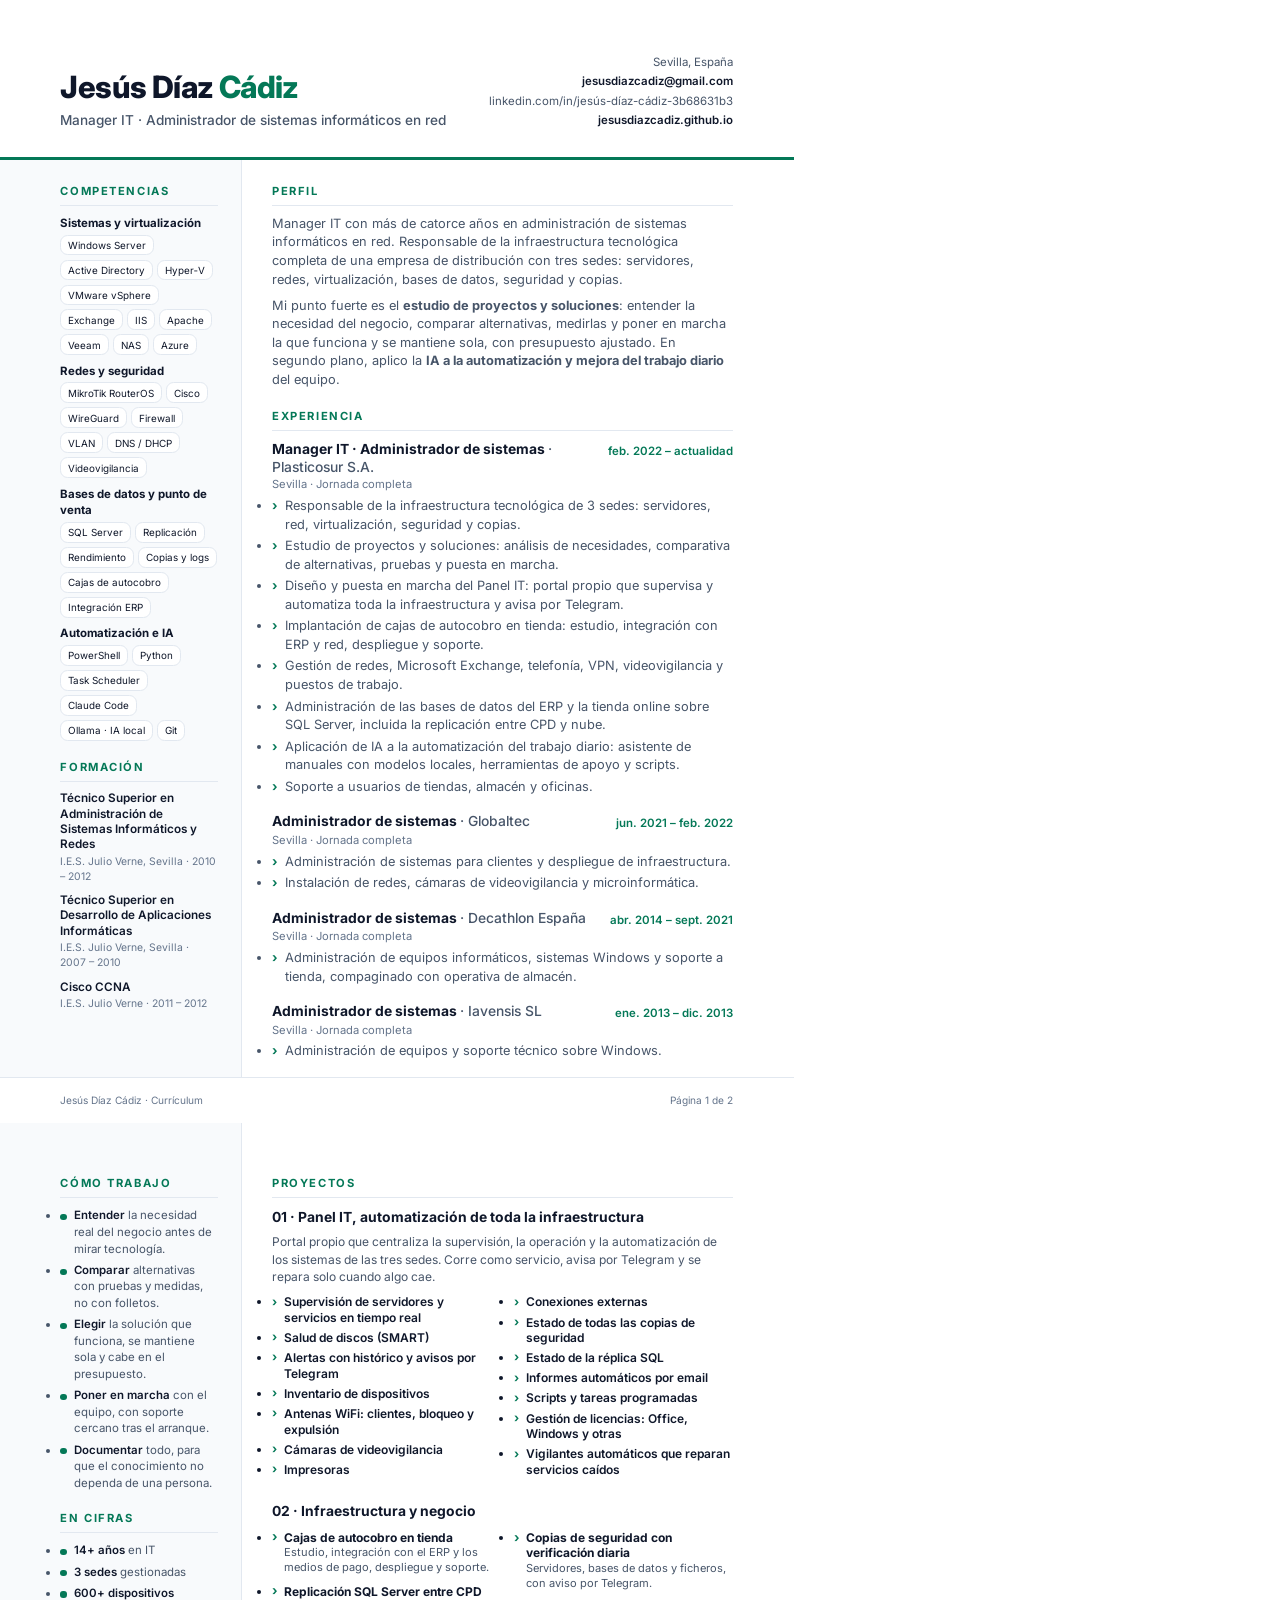
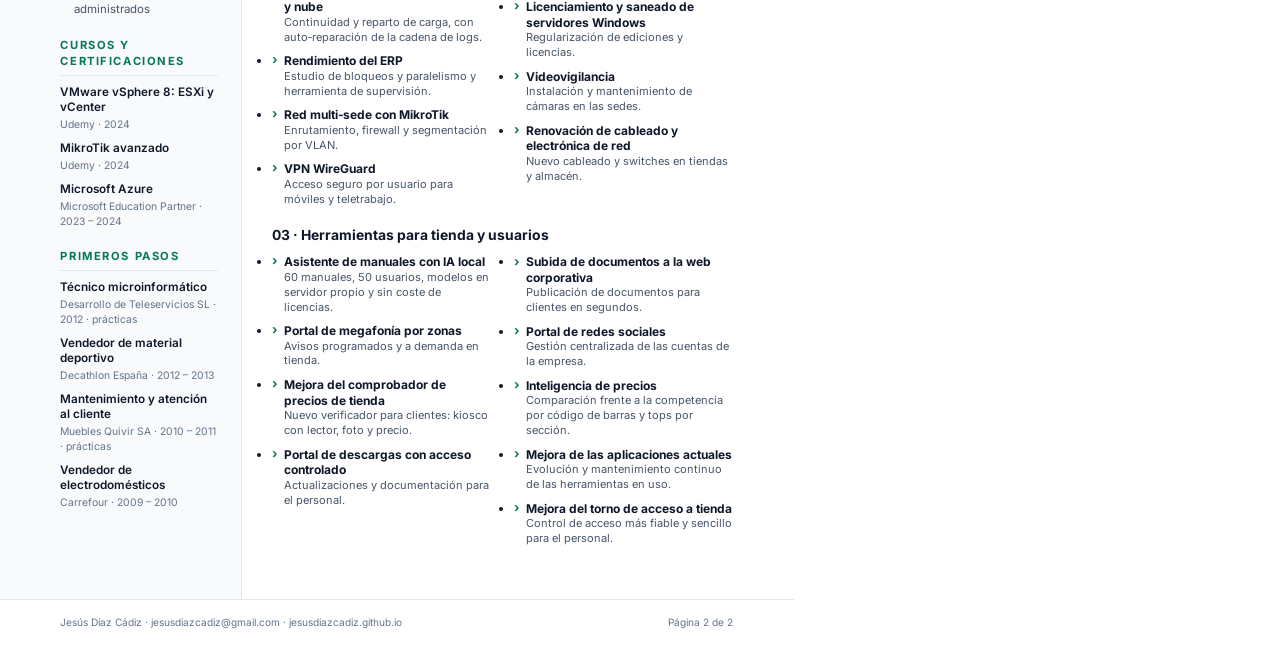
==== commit 3487f80b: "Proyectos: mismo estilo de lista en los tres bloques (web y PDF)" ====
--- a/cv/cv.html
+++ b/cv/cv.html
@@ -78,15 +78,14 @@
   /* proyectos en 3 bloques */
   .bloque { margin-bottom: 5mm; }
   .bloque__intro { font-size: 9pt; margin-bottom: 2.4mm; }
-  .modulos { columns: 2; column-gap: 6mm; }
-  .modulos li { font-size: 8.8pt; color: var(--tinta); padding-left: 4.2mm; position: relative; margin-bottom: 1mm; break-inside: avoid; }
-  .modulos li::before { content: ''; position: absolute; left: 0; top: 1.4mm; width: 2.4mm; height: 2.4mm; border: 1px solid var(--acento); border-radius: .6mm; background: var(--acento-suave); }
-  .modulos li::after { content: ''; position: absolute; left: .7mm; top: 1.9mm; width: 1.1mm; height: .6mm; border-left: 1.5px solid var(--acento); border-bottom: 1.5px solid var(--acento); transform: rotate(-45deg); }
   .lista { columns: 2; column-gap: 6mm; }
   .lista li { break-inside: avoid; margin-bottom: 2mm; padding-left: 3.2mm; position: relative; }
   .lista li::before { content: '›'; position: absolute; left: 0; top: -.2mm; color: var(--acento); font-weight: 700; }
   .lista b { display: block; font-size: 9pt; font-weight: 700; line-height: 1.3; }
   .lista span { display: block; font-size: 8.3pt; color: var(--gris); line-height: 1.35; }
+  .lista--simple li { margin-bottom: 1.2mm; font-size: 9pt; font-weight: 600; color: var(--tinta); line-height: 1.3; }
+  .bloque__titulo { font-size: 10.4pt; font-weight: 700; color: var(--tinta); margin: 0 0 2mm; }
+  .bloque__titulo + .bloque__intro { margin-top: -.5mm; }
 
   .pie { grid-column: 1 / -1; padding: 4mm 16mm; border-top: 1px solid var(--linea); font-size: 7.6pt; color: var(--gris-2); display: flex; justify-content: space-between; margin-top: auto; }
 </style>
@@ -228,9 +227,10 @@
 
   <main class="principal">
     <section class="bloque">
-      <h2>Proyectos · 01 Panel IT, automatización de toda la infraestructura</h2>
+      <h2>Proyectos</h2>
+      <h3 class="bloque__titulo">01 · Panel IT, automatización de toda la infraestructura</h3>
       <p class="bloque__intro">Portal propio que centraliza la supervisión, la operación y la automatización de los sistemas de las tres sedes. Corre como servicio, avisa por Telegram y se repara solo cuando algo cae.</p>
-      <ul class="modulos">
+      <ul class="lista lista--simple">
         <li>Supervisión de servidores y servicios en tiempo real</li>
         <li>Salud de discos (SMART)</li>
         <li>Alertas con histórico y avisos por Telegram</li>
@@ -249,7 +249,7 @@
     </section>
 
     <section class="bloque">
-      <h2>02 Infraestructura y negocio</h2>
+      <h3 class="bloque__titulo">02 · Infraestructura y negocio</h3>
       <ul class="lista">
         <li><b>Cajas de autocobro en tienda</b><span>Estudio, integración con el ERP y los medios de pago, despliegue y soporte.</span></li>
         <li><b>Replicación SQL Server entre CPD y nube</b><span>Continuidad y reparto de carga, con auto‑reparación de la cadena de logs.</span></li>
@@ -264,7 +264,7 @@
     </section>
 
     <section class="bloque">
-      <h2>03 Herramientas para tienda y usuarios</h2>
+      <h3 class="bloque__titulo">03 · Herramientas para tienda y usuarios</h3>
       <ul class="lista">
         <li><b>Asistente de manuales con IA local</b><span>60 manuales, 50 usuarios, modelos en servidor propio y sin coste de licencias.</span></li>
         <li><b>Portal de megafonía por zonas</b><span>Avisos programados y a demanda en tienda.</span></li>
